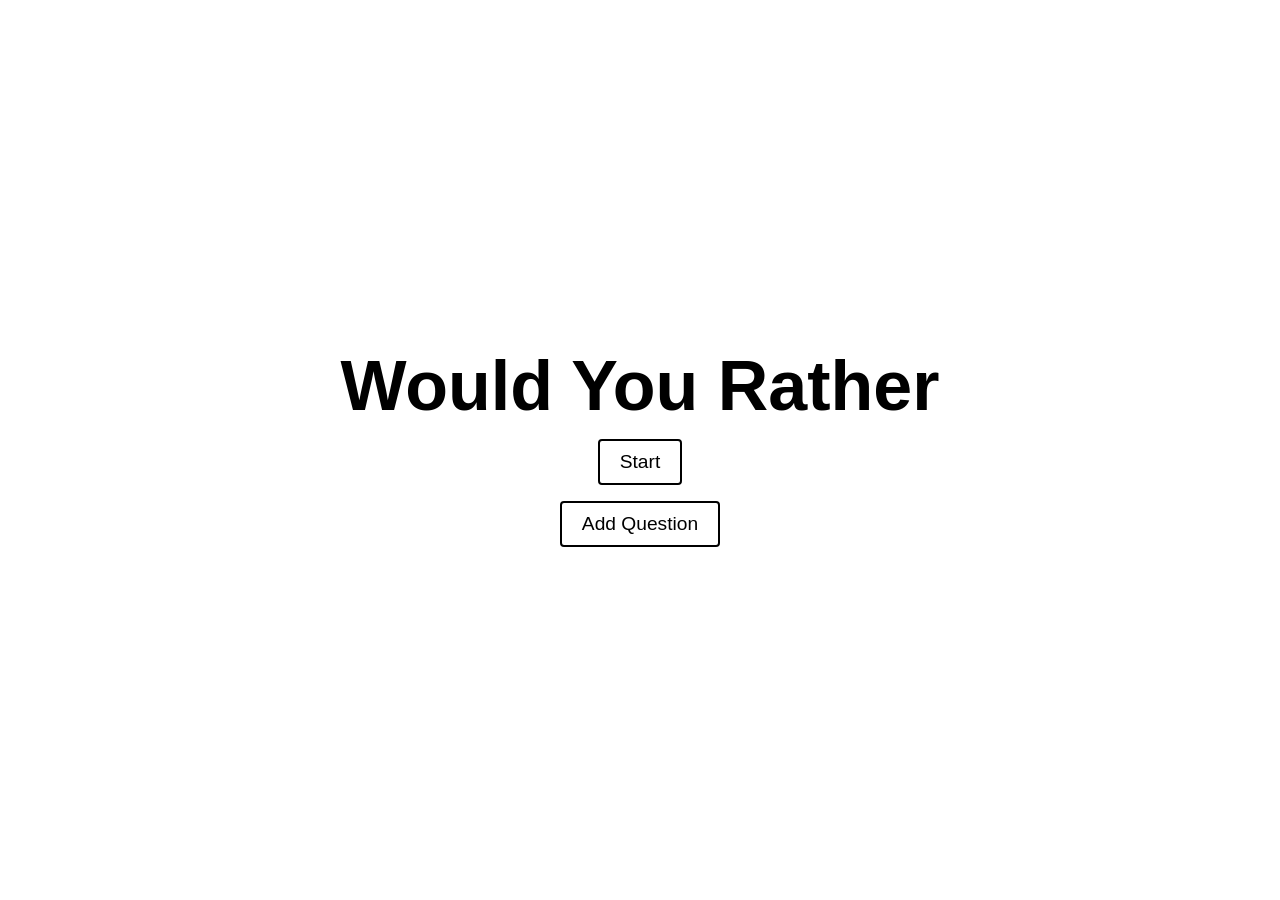
==== website/pages/index.html @ cfc9ce4e "did lots of stuff here" ====
<!DOCTYPE html>

<html lang="en">

<head>

    <meta charset="UTF-8">

    <title>Would You Rather</title>

    <link rel="stylesheet" href="index.css">

</head>

<body >

    <h1 id="indexTitle">Would You Rather</h1>

    <button id= "startButton" onclick="location.href='game.html'">

        Start

    </button>
    <button id="addButton" onclick="location.href='add.html'">

        Add Question

    </button>

    

</body>

</html>
---- website/pages/index.css ----
#indexTitle {
   font-family: 'Impact', 'Arial Black', sans-serif;
    font-size: 70px;
    color: #000000;
    margin-bottom: 5px;
    margin-top: 1px;
    text-shadow: 2px 2px 0px #fff;

   }

.authDiv {
  margin: 1rem;
  padding: 1rem;
  border: 1px solid #ccc;
  border-radius: 8px;
  padding: 1rem;
  display: flex;
  flex-direction: column;
  align-items: center;
}


body {
   margin: 0;
   padding: 0;
   background-image: url(https://static.vecteezy.com/system/resources/previews/056/259/065/non_2x/pop-art-background-comic-book-superhero-backdrop-with-retro-starburst-effect-compare-template-with-speech-bubble-frame-blue-and-red-vintage-versus-abstract-poster-with-radial-rays-and-halftone-vector.jpg);
   background-size: cover; 
   background-repeat: no-repeat;
   background-position: center;
   height: 87vh;
  
    display: flex;
    flex-direction: column; 
    justify-content: center; 
    align-items: center;     
    min-height: 100vh;
}

#startButton {
    font-family: Arial, sans-serif;
    font-size: 1.2rem;   
    padding: 10px 20px;    
    margin: 8px 0;       
    cursor: pointer;
    background-color: #ffffff;
    border: 2px solid #000000;
    border-radius: 4px;   
    transition: transform 0.1s ease;
}


#addButton{
   font-family: Arial, sans-serif;
    font-size: 1.2rem;   
    padding: 10px 20px;    
    margin: 8px 0;       
    cursor: pointer;
    background-color: #ffffff;
    border: 2px solid #000000;
    border-radius: 4px;   
    transition: transform 0.1s ease;
}
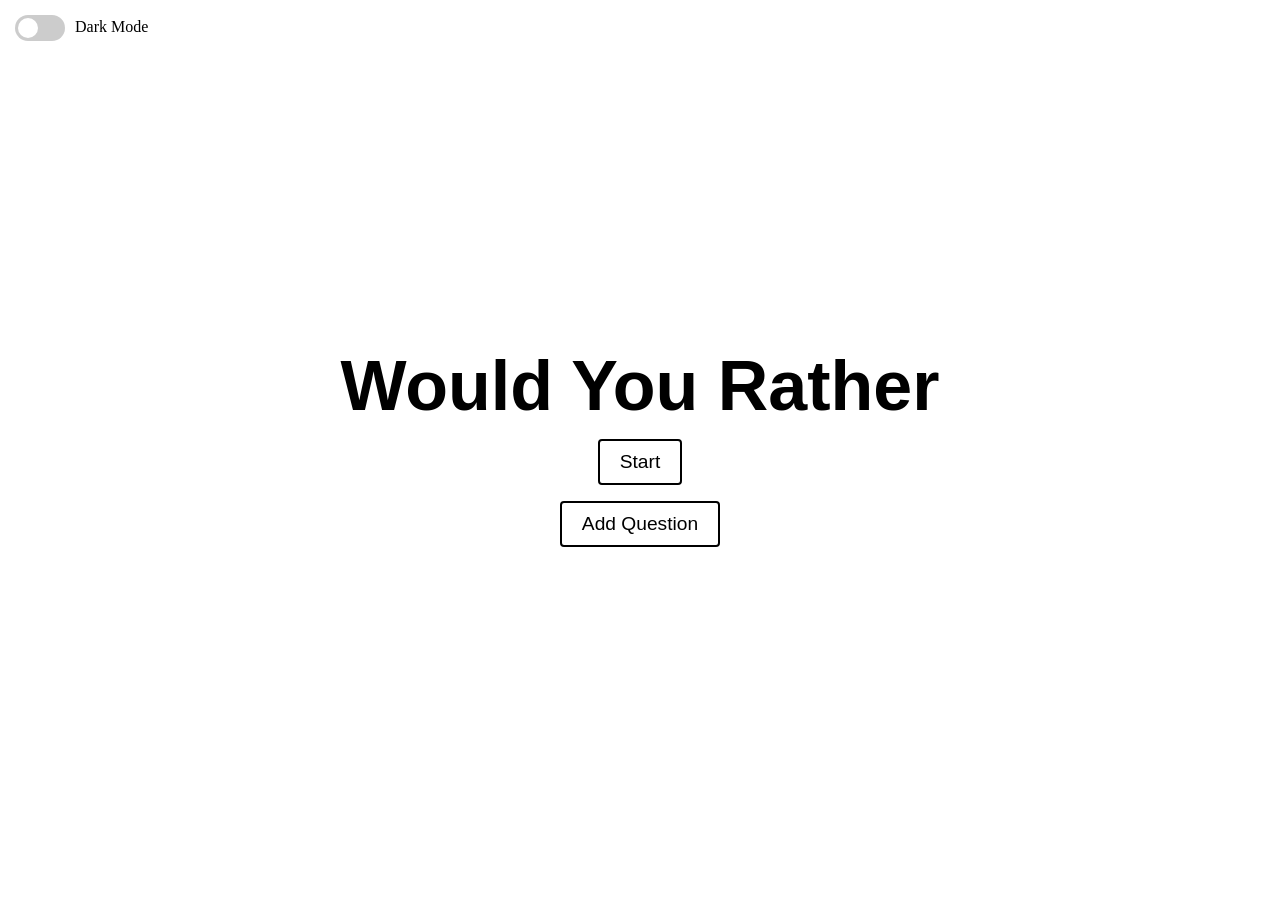
==== commit f55f90cf: "finished project" ====
--- a/website/pages/index.html
+++ b/website/pages/index.html
@@ -13,6 +13,11 @@
 </head>
 
 <body >
+  <label class="switch">
+      <input type="checkbox" id="darkModeCheckbox">
+       <span class="slider"></span>
+    </label>
+   <span id="darkModeText">Dark Mode</span>
 
     <h1 id="indexTitle">Would You Rather</h1>
 
@@ -28,7 +33,7 @@
     </button>
 
     
-
+    <script  type = "module" src="index.js"></script>
 </body>
 
 </html>
--- a/website/pages/index.css
+++ b/website/pages/index.css
@@ -1,62 +1,150 @@
-   #indexTitle {
-   font-family: 'Impact', 'Arial Black', sans-serif;
-    font-size: 70px;
-    color: #000000;
-    margin-bottom: 5px;
-    margin-top: 1px;
-    text-shadow: 2px 2px 0px #fff;
+/* Styles the main title on the menu page */
+#indexTitle {
 
-   }
-
-.authDiv {
-  margin: 1rem;
-  padding: 1rem;
-  border: 1px solid #ccc;
-  border-radius: 8px;
-  padding: 1rem;
-  display: flex;
-  flex-direction: column;
-  align-items: center;
+    font-family: 'Impact', 'Arial Black', sans-serif; /* Uses a bold font */
+    font-size: 70px; /* Makes the title very large */
+    color: #000000; /* Sets the text color to black */
+    margin-bottom: 5px; /* Small space below the title */
+    margin-top: 1px; /* Very small space above the title */
+    text-shadow: 2px 2px 0px #fff; /* Adds a white shadow behind the text */
 }
 
+/* Styles the container used for authentication or menu content */
+.authDiv {
 
-body {
-   margin: 0;
-   padding: 0;
-   background-image: url(https://static.vecteezy.com/system/resources/previews/056/259/065/non_2x/pop-art-background-comic-book-superhero-backdrop-with-retro-starburst-effect-compare-template-with-speech-bubble-frame-blue-and-red-vintage-versus-abstract-poster-with-radial-rays-and-halftone-vector.jpg);
-   background-size: cover; 
-   background-repeat: no-repeat;
-   background-position: center;
-   height: 87vh;
-  
-    display: flex;
-    flex-direction: column; 
-    justify-content: center; 
-    align-items: center;     
-    min-height: 100vh;
+    margin: 1rem; /* Space around the container */
+    padding: 1rem; /* Space inside the container */
+    border: 1px solid #ccc; /* Light gray border */
+    border-radius: 8px; /* Rounds the corners */
+    display: flex; /* Uses Flexbox layout */
+    flex-direction: column; /* Places children vertically */
+    align-items: center; /* Centers children horizontally */
 }
 
-#startButton {
-    font-family: Arial, sans-serif;
-    font-size: 1.2rem;   
-    padding: 10px 20px;    
-    margin: 8px 0;       
-    cursor: pointer;
-    background-color: #ffffff;
-    border: 2px solid #000000;
-    border-radius: 4px;   
-    transition: transform 0.1s ease;
+/* Styles the whole page */
+body {
+
+    margin: 0; /* Removes the browser's default margin */
+    padding: 0; /* Removes default padding */
+    background-image: url(https://static.vecteezy.com/system/resources/previews/056/259/065/non_2x/pop-art-background-comic-book-superhero-backdrop-with-retro-starburst-effect-compare-template-with-speech-bubble-frame-blue-and-red-vintage-versus-abstract-poster-with-radial-rays-and-halftone-vector.jpg); /* Sets the page background image */
+    background-size: cover; /* Makes the image cover the whole screen */
+    background-repeat: no-repeat; /* Prevents the image from repeating */
+    background-position: center; /* Centers the image */
+    height: 87vh; /* Sets the body's height */
+    display: flex; /* Uses Flexbox */
+    flex-direction: column; /* Arranges elements vertically */
+    justify-content: center; /* Centers elements vertically */
+    align-items: center; /* Centers elements horizontally */
+    min-height: 100vh; /* Makes sure the body fills the viewport */
 }
 
+/* Styles the Start button */
+#startButton {
 
-#addButton{
-   font-family: Arial, sans-serif;
-    font-size: 1.2rem;   
-    padding: 10px 20px;    
-    margin: 8px 0;       
-    cursor: pointer;
-    background-color: #ffffff;
-    border: 2px solid #000000;
-    border-radius: 4px;   
-    transition: transform 0.1s ease;
-}+    font-family: Arial, sans-serif; /* Uses Arial font */
+    font-size: 1.2rem; /* Sets the text size */
+    padding: 10px 20px; /* Adds space inside the button */
+    margin: 8px 0; /* Adds space above and below */
+    cursor: pointer; /* Shows a hand cursor on hover */
+    background-color: #ffffff; /* White background */
+    border: 2px solid #000000; /* Black border */
+    border-radius: 4px; /* Slightly rounded corners */
+    transition: transform 0.1s ease; /* Smooth animation for transformations */
+}
+
+/* Styles the Add Question button */
+#addButton {
+
+    font-family: Arial, sans-serif; /* Uses Arial font */
+    font-size: 1.2rem; /* Sets the text size */
+    padding: 10px 20px; /* Adds space inside */
+    margin: 8px 0; /* Space above and below */
+    cursor: pointer; /* Shows a hand cursor */
+    background-color: #ffffff; /* White background */
+    border: 2px solid #000000; /* Black border */
+    border-radius: 4px; /* Rounded corners */
+    transition: transform 0.1s ease; /* Smooth animation */
+}
+
+/* Changes the Start button in dark mode */
+.dark-mode #startButton {
+
+    background-color: #333; /* Dark gray background */
+    color: white; /* White text */
+}
+
+/* Changes the Add button in dark mode */
+.dark-mode #addButton {
+
+    background-color: #333; /* Dark gray background */
+    color: white; /* White text */
+}
+
+/* Styles the outer container of the dark mode switch */
+.switch {
+
+    position: fixed; /* Keeps it fixed on the screen */
+    top: 15px; /* 15px from the top */
+    left: 15px; /* 15px from the left */
+    display: inline-block; /* Allows setting width and height */
+    width: 50px; /* Width of the switch */
+    height: 26px; /* Height of the switch */
+}
+
+/* Hides the original checkbox */
+.switch input {
+
+    display: none;
+}
+
+/* Styles the switch background */
+.slider {
+
+    position: absolute; /* Positions it inside the switch */
+    inset: 0; /* Makes it fill the switch container */
+    background-color: #ccc; /* Gray when turned off */
+    border-radius: 26px; /* Makes it rounded */
+    cursor: pointer; /* Hand cursor on hover */
+    transition: 0.3s; /* Smooth color transition */
+}
+
+/* Styles the movable circle inside the switch */
+.slider::before {
+
+    content: ""; /* Required for pseudo-elements */
+    position: absolute;
+    width: 20px; /* Circle width */
+    height: 20px; /* Circle height */
+    left: 3px; /* Distance from the left */
+    top: 3px; /* Distance from the top */
+    background: white; /* White circle */
+    border-radius: 50%; /* Makes it perfectly round */
+    transition: 0.3s; /* Smooth movement */
+}
+
+/* Changes the switch background when enabled */
+input:checked + .slider {
+
+    background-color: #0c0c0c; /* Black background */
+}
+
+/* Moves the circle when the switch is enabled */
+input:checked + .slider::before {
+
+    transform: translateX(24px); /* Slides the circle to the right */
+}
+
+/* Positions the "Dark Mode" text */
+#darkModeText {
+
+    position: fixed; /* Keeps it fixed on screen */
+    top: 18px; /* 18px from the top */
+    left: 75px; /* Places it to the right of the switch */
+}
+
+/* Makes the text white in dark mode */
+.dark-mode #darkModeText {
+
+    color: white;
+}
+
